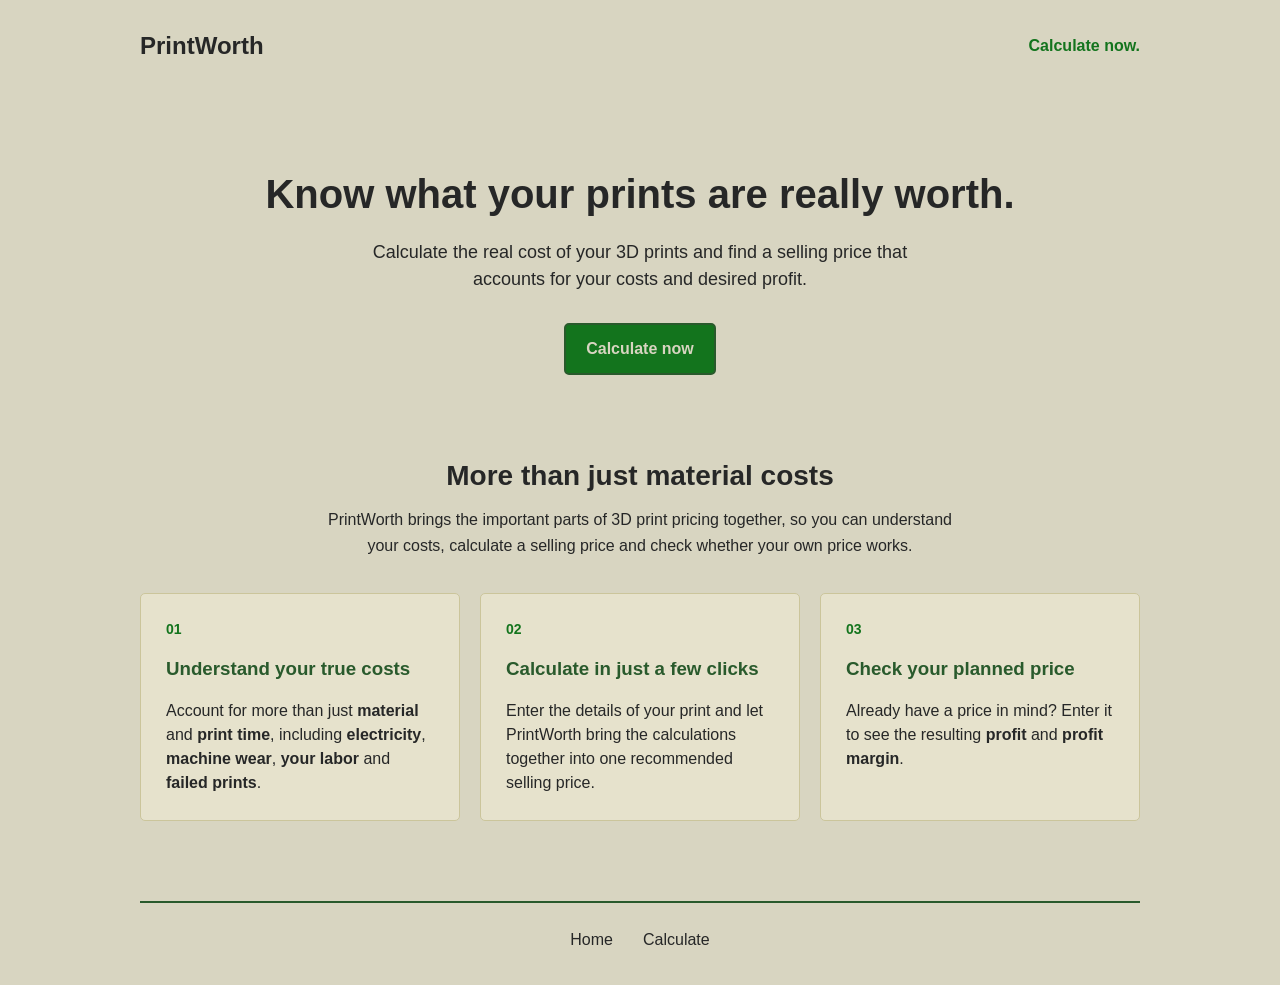
==== index.html @ 932879be "Complete PrintWorth V0" ====
<!DOCTYPE html>
<html>
    <head>
        <title>PrintWorth - 3D Print Pricing Calculator</title>
        <link rel="stylesheet" href="styles.css">
        <meta charset="UTF-8">
        <meta name="viewport" content="width=device-width, initial-scale=1.0">
    </head>

    <body>
        <header class="header">
            <a href="index.html">PrintWorth</a>
            <nav>
                <ul>
                    <li>
                        <a href="calculator.html">Calculate now.</a>
                    </li>
                </ul>
            </nav>
        </header>

        <main>
            <section id="hero-section">
                <h1>Know what your prints are really worth.</h1>
                <div>
                    <p>
                        Calculate the real cost of your 3D prints 
                        and find a selling price that accounts for your costs and desired profit.
                        </p>
                    <a href="calculator.html">Calculate now</a>
                </div>
            </section>
            <section id="benefits">
                <div class="benefits-heading">
                    <h2>More than just material costs</h2>
                    <p class="benefits-intro">
                        PrintWorth brings the important parts of 3D print pricing together,
                        so you can understand your costs, calculate a selling price and
                        check whether your own price works.
                    </p>
                </div>
                <div class="benefits-container">
                    <div class="benefit-card">
                        <p class="benefit-number">01</p>
                        <h3>Understand your true costs</h3>
                        <p>
                            Account for more than just <span>material</span> and
                            <span>print time</span>, including <span>electricity</span>,
                            <span>machine wear</span>, <span>your labor</span> and
                            <span>failed prints</span>.
                        </p>
                    </div>
                    <div class="benefit-card">
                        <p class="benefit-number">02</p>
                        <h3>Calculate in just a few clicks</h3>
                        <p>
                            Enter the details of your print and let PrintWorth bring the 
                            calculations together into one recommended selling price.
                        </p>
                    </div>
                    <div class="benefit-card">
                        <p class="benefit-number">03</p>
                        <h3>Check your planned price</h3>
                        <p>
                            Already have a price in mind? Enter it to see the resulting
                            <span>profit</span> and <span>profit margin</span>.
                        </p>
                    </div>
                </div>
            </section>
        </main>

        <footer>
            <nav>
                <ul>
                    <li>
                        <a href="index.html">Home</a>
                    </li>
                    <li>
                        <a href="calculator.html">Calculate</a>
                    </li>
                </ul>
            </nav>
        </footer>
    </body>
</html>
---- styles.css ----
/* Global */
* {
    box-sizing: border-box;
}

:root {
    --background-color: #D8D5C1;
    --secondary-background: #E6E2CC;
    --text-color: #262727;
    --primary-color: #13741D;
    --secondary-color: #295A2C;
    --input-background: #F2EFDA;
    --borders: #cbc59b;
    --focus-color: #95916c;
}

/* Typography */
body {
    font-family: arial, sans-serif;
    line-height: 1.5;
    background-color: var(--background-color);
    color: var(--text-color);
}

h1 {
    font-size: 2rem;
}

h2 {
    font-size: 1.25rem;
}


/* Page Layout */
.container {
    width: 90%;
    max-width: 1000px;
    margin: 0 auto;
}

.calculator-layout { 
    display: flex;
    gap: 30px;
}

#calculator-form {
    display: grid;
    grid-template-columns: 1fr 1fr;
    gap: 10px;
    flex: 2;
}



/* Forms */
.input-group {
    padding: 20px;
    margin: 0;
    border: 2px solid var(--borders);
    background-color: var(--secondary-background);
}

.input-group:last-of-type {
    grid-column: 1 / -1;
}

label {
    display: block;
}

input {
    display: block;
    width: 100%;
    margin-bottom: 15px;
    padding: 6px;
    background-color: var(--input-background);
    border: 1px solid var(--borders);
    border-radius: 5px;
}

input:focus {
    border-color: var(--focus-color);
    outline: 2px solid var(--focus-color);
    outline-offset: 2px;
}

#calculate-button {
    grid-column: 1 / -1;
}

/* Buttons */
button {
    cursor: pointer;
    background-color: var(--primary-color);
    color: var(--background-color);
    border: 2px solid var(--secondary-color);
    padding: 10px 15px;
    font-size: 1.125rem;
}

button:not(:disabled):hover {
    background-color: var(--secondary-color);
}

button:disabled {
    cursor: not-allowed;
    opacity: 0.5;
}

/* Results */
.results {
    flex: 1;
    padding: 20px;
    border: 1px solid var(--secondary-color);
    background-color: var(--secondary-background);
    align-self: flex-start;
}

.result-row {
    display: flex;
    justify-content: space-between;
}

#true-cost {
    color: var(--secondary-color);
}

#selling-price {
    color: var(--primary-color);
    font-size: 1.25rem;
}

.important-result {
    font-weight: bold;
}

.main-result {
    font-weight: bold;
    font-size: 1.125rem;
    margin-top: 30px;
    align-items: baseline;
}


.profitability {
    margin-top: 50px;
    padding-top: 30px;
    border-top: 3px solid var(--secondary-color);
}

.profitability-content {
    max-width: 700px;
}

#profitability-form {
    display: flex;
    gap: 20px;
    align-items: flex-end;
}

.profitability-input input{
    margin-bottom: 0;
}
.profitability-input {
    flex: 3;
}
#check-profitability-button {
    flex: 1;
}

.profitability .result-row{
    max-width: 200px;
    font-weight: bold;
}

.positive-result {
    color: var(--primary-color);
}

.negative-result {
    color: red;
}
/* Responsive Styles */
@media (max-width: 950px) {
    .calculator-layout {
        flex-direction: column;
    }
}

@media (max-width: 750px) {
    #calculator-form {
        grid-template-columns: 1fr;
    }

}

@media (max-width: 720px) {
    #profitability-form {
        flex-direction: column;
        align-items: stretch;
    }
}





/* =========================
   Homepage
   ========================= */

/* Header */

.header {
    width: 90%;
    max-width: 1000px;
    margin: 0 auto;
    padding: 20px 0;

    display: flex;
    justify-content: space-between;
    align-items: center;
}

.header > a {
    color: var(--text-color);
    font-size: 1.5rem;
    font-weight: bold;
    text-decoration: none;
}

.header ul,
footer ul {
    list-style: none;
    margin: 0;
    padding: 0;
}

.header nav a {
    color: var(--primary-color);
    font-weight: bold;
    text-decoration: none;
}


/* Hero */

#hero-section {
    width: 90%;
    max-width: 800px;
    margin: 80px auto;
    text-align: center;
}

#hero-section h1 {
    font-size: 2.5rem;
    margin-bottom: 15px;
}

#hero-section p {
    max-width: 600px;
    margin: 0 auto 30px;
    font-size: 1.125rem;
}

#hero-section a {
    display: inline-block;

    padding: 12px 20px;
    background-color: var(--primary-color);
    border: 2px solid var(--secondary-color);
    border-radius: 5px;

    color: var(--background-color);
    font-weight: bold;
    text-decoration: none;
}

#hero-section a:hover {
    background-color: var(--secondary-color);
}


/* Benefits */

#benefits {
    width: 90%;
    max-width: 1000px;
    margin: 0 auto 80px;
}

.benefits-heading {
    max-width: 650px;
    margin: 0 auto 35px;
    text-align: center;
}

.benefits-heading h2 {
    margin-bottom: 10px;
    font-size: 1.75rem;
}

.benefits-heading p {
    margin: 0;
    line-height: 1.6;
}

.benefits-container {
    display: grid;
    grid-template-columns: repeat(3, 1fr);
    gap: 20px;
}

.benefit-card {
    padding: 25px;
    background-color: var(--secondary-background);
    border: 1px solid var(--borders);
    border-radius: 5px;
}

.benefit-number {
    margin: 0 0 15px;
    color: var(--primary-color);
    font-size: 0.875rem;
    font-weight: bold;
}

.benefit-card h3 {
    margin: 0 0 15px;
    color: var(--secondary-color);
}

.benefit-card p:last-child {
    margin-bottom: 0;
}

.benefit-card span {
    font-weight: bold;
}

@media (max-width: 750px) {
    .benefits-container {
        grid-template-columns: 1fr;
    }
}


/* Footer */

footer {
    width: 90%;
    max-width: 1000px;
    margin: 0 auto;
    padding: 25px 0;

    border-top: 2px solid var(--secondary-color);
}

footer ul {
    display: flex;
    justify-content: center;
    gap: 30px;
}

footer a {
    color: var(--text-color);
    text-decoration: none;
}

footer a:hover,
.header nav a:hover {
    text-decoration: underline;
}


/* Homepage responsive styles */

@media (max-width: 750px) {
    #hero-section {
        margin: 50px auto;
    }

    #hero-section h1 {
        font-size: 2rem;
    }

    .benefits-container {
        grid-template-columns: 1fr;
    }
}

@media (max-width: 500px) {
    .header {
        flex-direction: column;
        gap: 10px;
    }

    footer ul {
        flex-direction: column;
        align-items: center;
        gap: 10px;
    }
}
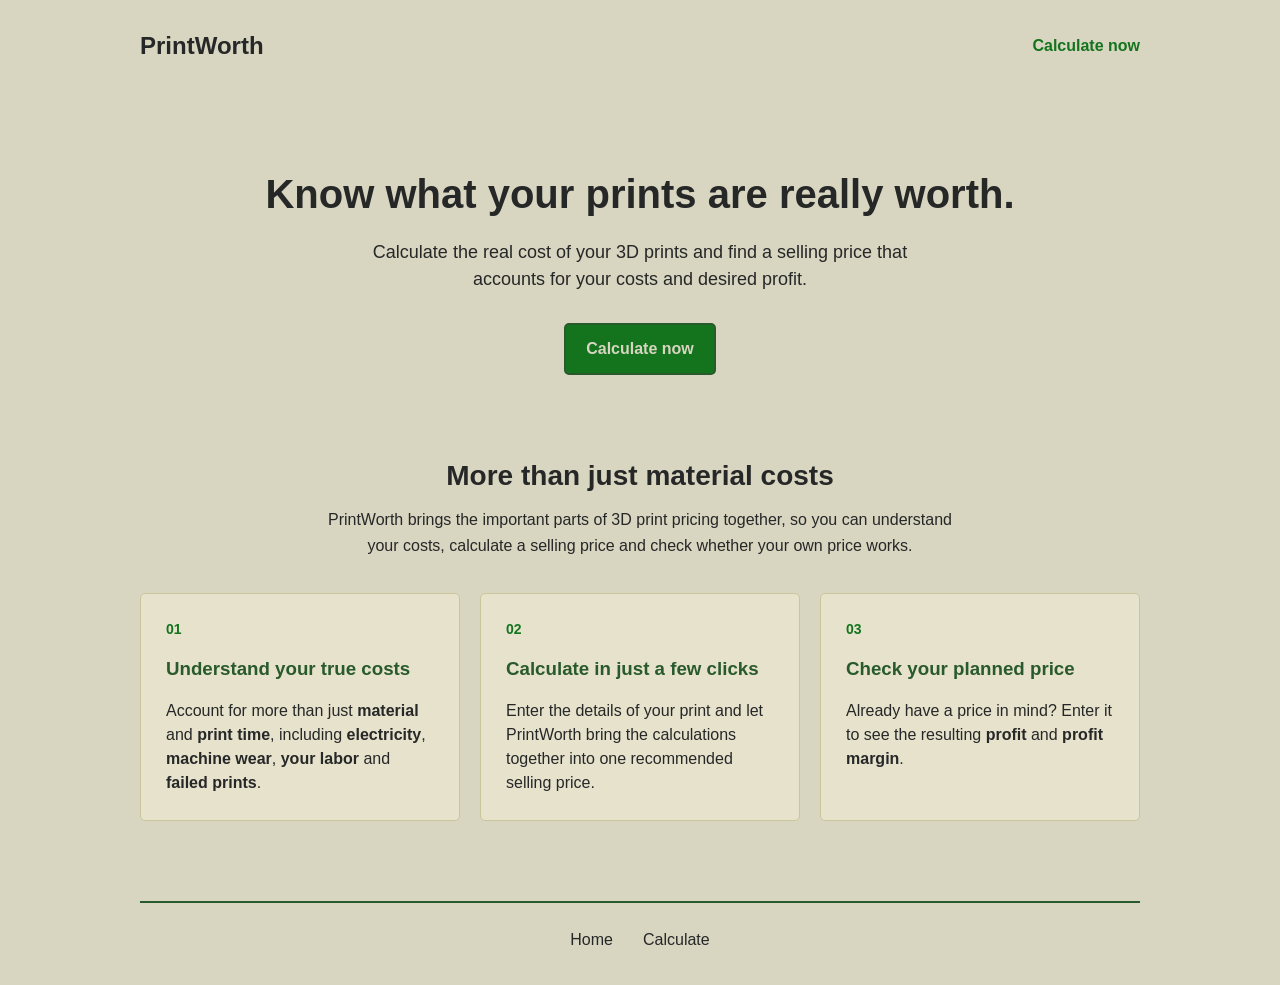
==== commit 71a7e04d: "Header imporvements" ====
--- a/index.html
+++ b/index.html
@@ -13,7 +13,7 @@
             <nav>
                 <ul>
                     <li>
-                        <a href="calculator.html">Calculate now.</a>
+                        <a href="calculator.html">Calculate now</a>
                     </li>
                 </ul>
             </nav>
--- a/styles.css
+++ b/styles.css
@@ -390,10 +390,7 @@
 }
 
 @media (max-width: 500px) {
-    .header {
-        flex-direction: column;
-        gap: 10px;
-    }
+    
 
     footer ul {
         flex-direction: column;
